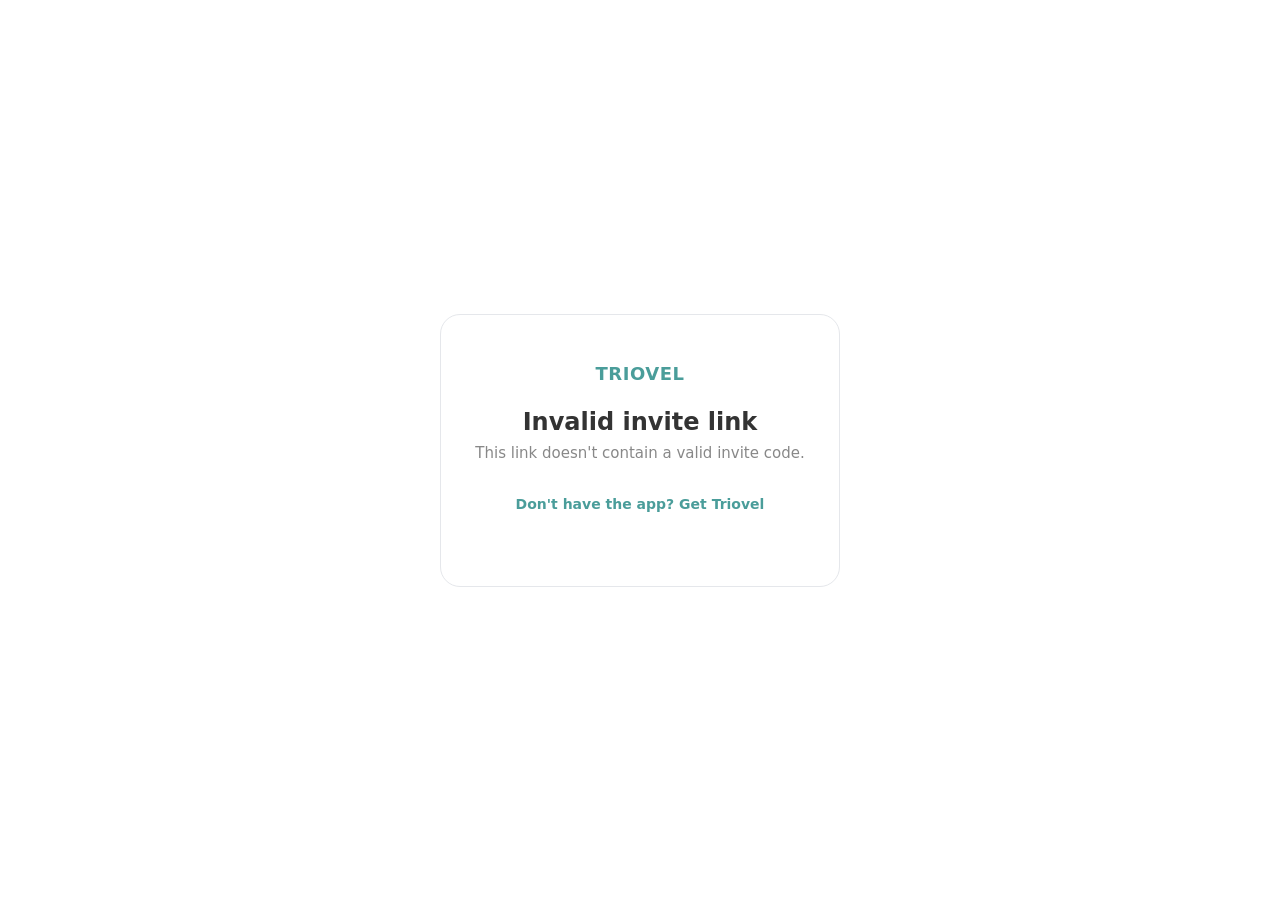
==== docs/join/index.html @ be17cb5b "[Invite] Complete invite link flow: generate, share, deep link, join End-to-end invite flow:  1. Gen" ====
<!DOCTYPE html>
<html lang="en">
<head>
    <meta charset="UTF-8">
    <meta name="viewport" content="width=device-width, initial-scale=1.0">
    <title>Join Trip — Triovel</title>
    <style>
        * { margin: 0; padding: 0; box-sizing: border-box; }
        body {
            font-family: -apple-system, BlinkMacSystemFont, "SF Pro Text", system-ui, sans-serif;
            background: #fff;
            color: #333;
            display: flex;
            justify-content: center;
            align-items: center;
            min-height: 100vh;
            padding: 24px;
            -webkit-font-smoothing: antialiased;
        }
        @media (prefers-color-scheme: dark) {
            body { background: #111; color: #ccc; }
            .card { background: #1c1c1e; border-color: #2c2c2e; }
            .code { background: #2c2c2e; color: #e0e0e0; }
        }
        .card {
            max-width: 400px;
            width: 100%;
            text-align: center;
            padding: 48px 32px;
            border: 1px solid #e5e7eb;
            border-radius: 20px;
        }
        .logo {
            font-size: 18px;
            font-weight: 700;
            color: #4a9d9a;
            letter-spacing: 0.5px;
            margin-bottom: 24px;
        }
        h1 {
            font-size: 24px;
            font-weight: 700;
            margin-bottom: 8px;
        }
        .subtitle {
            font-size: 15px;
            color: #888;
            margin-bottom: 24px;
        }
        .code {
            font-size: 20px;
            font-weight: 600;
            letter-spacing: 2px;
            background: #f5f5f5;
            padding: 12px 24px;
            border-radius: 10px;
            display: inline-block;
            margin-bottom: 28px;
        }
        .btn {
            display: block;
            width: 100%;
            padding: 14px;
            font-size: 16px;
            font-weight: 600;
            color: #fff;
            background: #4a9d9a;
            border: none;
            border-radius: 12px;
            cursor: pointer;
            text-decoration: none;
            margin-bottom: 12px;
        }
        .btn:hover { opacity: 0.9; }
        .btn-secondary {
            background: none;
            color: #4a9d9a;
            font-size: 14px;
            padding: 10px;
        }
        .status {
            font-size: 13px;
            color: #888;
            margin-top: 16px;
        }
    </style>
</head>
<body>
    <div class="card">
        <div class="logo">TRIOVEL</div>
        <h1 id="title">You're invited to a trip</h1>
        <p class="subtitle" id="subtitle">Open the Triovel app to join</p>
        <div class="code" id="invite-code">...</div>
        <a class="btn" id="open-app" href="#">Open in Triovel</a>
        <a class="btn btn-secondary" id="get-app" href="https://apps.apple.com/app/triovel/id000000000">Don't have the app? Get Triovel</a>
        <p class="status" id="status"></p>
    </div>

    <script>
    (function() {
        var params = new URLSearchParams(window.location.search);
        var code = params.get('code');

        if (!code) {
            document.getElementById('title').textContent = 'Invalid invite link';
            document.getElementById('subtitle').textContent = 'This link doesn\'t contain a valid invite code.';
            document.getElementById('invite-code').style.display = 'none';
            document.getElementById('open-app').style.display = 'none';
            return;
        }

        // Show the code
        document.getElementById('invite-code').textContent = code;

        // Build deep link
        var deepLink = 'triovel://trip/' + encodeURIComponent(code);
        var openBtn = document.getElementById('open-app');
        openBtn.href = deepLink;

        // Try to open the app automatically
        var status = document.getElementById('status');

        // On mobile, try the deep link immediately
        var userAgent = navigator.userAgent.toLowerCase();
        var isIOS = /iphone|ipad|ipod/.test(userAgent);
        var isAndroid = /android/.test(userAgent);

        if (isIOS || isAndroid) {
            // Try to open the app
            var start = Date.now();
            window.location.href = deepLink;

            // If we're still here after 1.5s, app isn't installed
            setTimeout(function() {
                if (Date.now() - start < 2000) {
                    status.textContent = 'If the app didn\'t open, tap the button above.';
                }
            }, 1500);
        }

        // Manual open button
        openBtn.addEventListener('click', function(e) {
            e.preventDefault();
            window.location.href = deepLink;

            setTimeout(function() {
                status.textContent = 'App not opening? Copy the code and enter it manually in the app.';
            }, 2000);
        });
    })();
    </script>
</body>
</html>
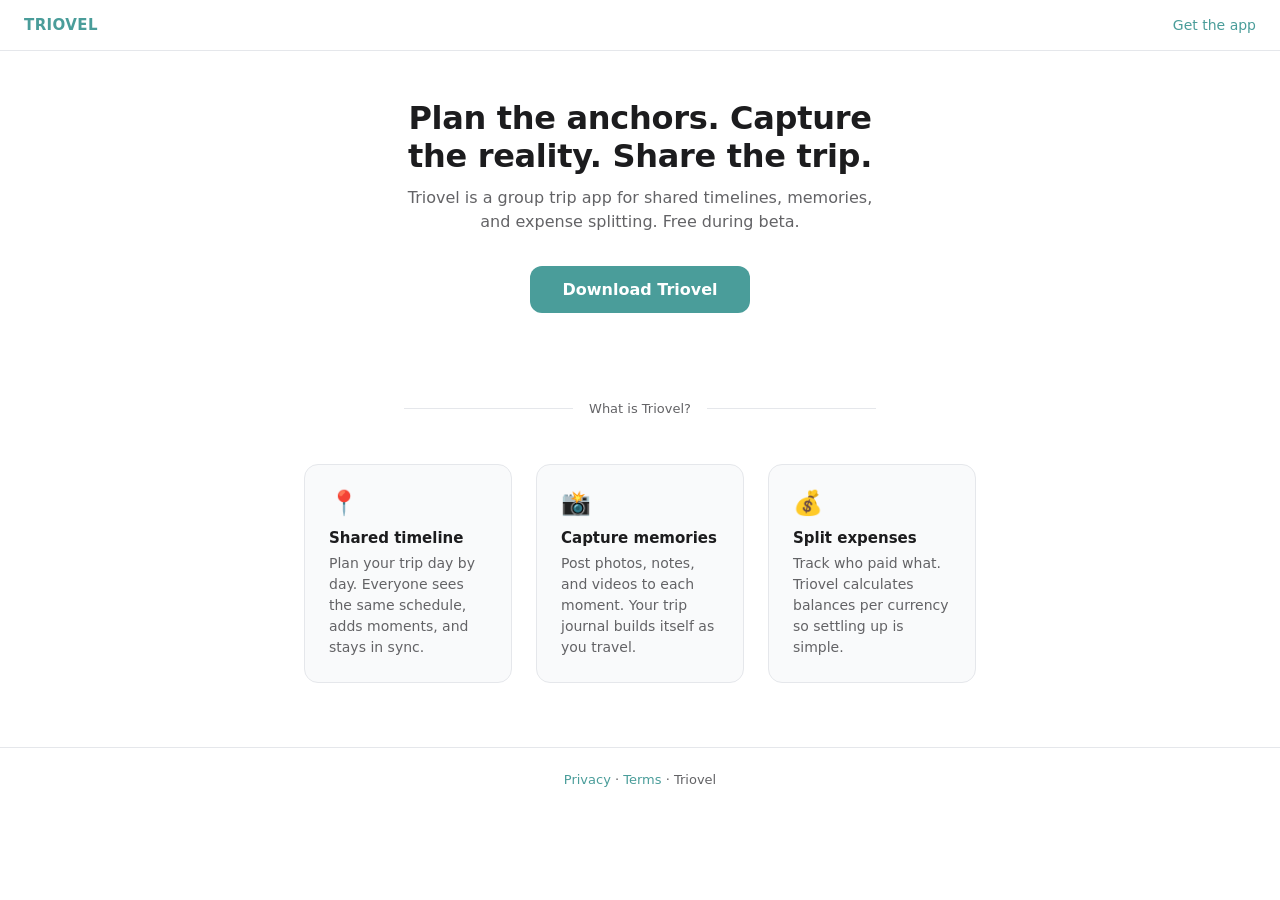
==== commit f796f794: "[Invite] Redesign join page as landing page + redirect The join page now serves dual purpose:  With " ====
--- a/docs/join/index.html
+++ b/docs/join/index.html
@@ -4,150 +4,255 @@
     <meta charset="UTF-8">
     <meta name="viewport" content="width=device-width, initial-scale=1.0">
     <title>Join Trip — Triovel</title>
+    <meta name="description" content="Triovel — Plan the anchors. Capture the reality. Share the trip.">
+    <meta property="og:title" content="You're invited to a trip on Triovel">
+    <meta property="og:description" content="Join your friends' trip timeline, share memories, and split expenses together.">
+    <meta property="og:type" content="website">
     <style>
+        :root {
+            --teal: #4a9d9a;
+            --teal-dark: #3a7d7a;
+            --bg: #ffffff;
+            --bg-alt: #f9fafb;
+            --text: #1c1c1e;
+            --text-secondary: #636366;
+            --border: #e5e7eb;
+        }
+        @media (prefers-color-scheme: dark) {
+            :root {
+                --bg: #0e0e0e;
+                --bg-alt: #1c1c1e;
+                --text: #f2f2f7;
+                --text-secondary: #aeaeb2;
+                --border: #2c2c2e;
+            }
+        }
         * { margin: 0; padding: 0; box-sizing: border-box; }
         body {
             font-family: -apple-system, BlinkMacSystemFont, "SF Pro Text", system-ui, sans-serif;
-            background: #fff;
-            color: #333;
+            background: var(--bg);
+            color: var(--text);
+            -webkit-font-smoothing: antialiased;
+        }
+
+        /* Nav */
+        nav {
+            padding: 16px 24px;
+            border-bottom: 1px solid var(--border);
             display: flex;
-            justify-content: center;
+            justify-content: space-between;
             align-items: center;
-            min-height: 100vh;
-            padding: 24px;
-            -webkit-font-smoothing: antialiased;
-        }
-        @media (prefers-color-scheme: dark) {
-            body { background: #111; color: #ccc; }
-            .card { background: #1c1c1e; border-color: #2c2c2e; }
-            .code { background: #2c2c2e; color: #e0e0e0; }
-        }
-        .card {
-            max-width: 400px;
-            width: 100%;
+        }
+        .nav-logo { font-size: 15px; font-weight: 700; color: var(--teal); letter-spacing: 0.4px; }
+        .nav-link { font-size: 14px; color: var(--teal); text-decoration: none; font-weight: 500; }
+
+        /* Hero — invite card */
+        .hero {
+            max-width: 520px;
+            margin: 48px auto 0;
+            padding: 0 24px;
             text-align: center;
-            padding: 48px 32px;
-            border: 1px solid #e5e7eb;
+        }
+        .invite-badge {
+            display: inline-block;
+            font-size: 13px;
+            font-weight: 600;
+            color: var(--teal);
+            background: rgba(74, 157, 154, 0.1);
+            padding: 6px 14px;
             border-radius: 20px;
-        }
-        .logo {
-            font-size: 18px;
+            margin-bottom: 20px;
+        }
+        .hero h1 {
+            font-size: 32px;
             font-weight: 700;
-            color: #4a9d9a;
-            letter-spacing: 0.5px;
-            margin-bottom: 24px;
-        }
-        h1 {
-            font-size: 24px;
-            font-weight: 700;
-            margin-bottom: 8px;
-        }
-        .subtitle {
-            font-size: 15px;
-            color: #888;
-            margin-bottom: 24px;
-        }
-        .code {
-            font-size: 20px;
-            font-weight: 600;
-            letter-spacing: 2px;
-            background: #f5f5f5;
-            padding: 12px 24px;
-            border-radius: 10px;
+            letter-spacing: -0.3px;
+            margin-bottom: 10px;
+            line-height: 1.2;
+        }
+        .hero .subtitle {
+            font-size: 16px;
+            color: var(--text-secondary);
+            margin-bottom: 32px;
+            line-height: 1.5;
+        }
+        .btn-primary {
             display: inline-block;
-            margin-bottom: 28px;
-        }
-        .btn {
-            display: block;
-            width: 100%;
-            padding: 14px;
+            padding: 14px 32px;
             font-size: 16px;
             font-weight: 600;
             color: #fff;
-            background: #4a9d9a;
+            background: var(--teal);
             border: none;
             border-radius: 12px;
             cursor: pointer;
             text-decoration: none;
+            transition: opacity 0.15s;
+        }
+        .btn-primary:hover { opacity: 0.9; }
+        .btn-secondary {
+            display: inline-block;
+            margin-top: 12px;
+            font-size: 14px;
+            color: var(--teal);
+            text-decoration: none;
+        }
+        .join-status {
+            font-size: 13px;
+            color: var(--text-secondary);
+            margin-top: 20px;
+            min-height: 20px;
+        }
+
+        /* Divider */
+        .divider {
+            max-width: 520px;
+            margin: 48px auto;
+            padding: 0 24px;
+            display: flex;
+            align-items: center;
+            gap: 16px;
+        }
+        .divider::before, .divider::after {
+            content: "";
+            flex: 1;
+            height: 1px;
+            background: var(--border);
+        }
+        .divider span {
+            font-size: 13px;
+            color: var(--text-secondary);
+            white-space: nowrap;
+        }
+
+        /* Features */
+        .features {
+            max-width: 720px;
+            margin: 0 auto;
+            padding: 0 24px 64px;
+            display: grid;
+            grid-template-columns: 1fr 1fr 1fr;
+            gap: 24px;
+        }
+        @media (max-width: 600px) {
+            .features { grid-template-columns: 1fr; gap: 16px; }
+        }
+        .feature {
+            padding: 24px;
+            background: var(--bg-alt);
+            border-radius: 14px;
+            border: 1px solid var(--border);
+        }
+        .feature-icon {
+            font-size: 24px;
             margin-bottom: 12px;
         }
-        .btn:hover { opacity: 0.9; }
-        .btn-secondary {
-            background: none;
-            color: #4a9d9a;
+        .feature h3 {
+            font-size: 15px;
+            font-weight: 600;
+            margin-bottom: 6px;
+        }
+        .feature p {
             font-size: 14px;
-            padding: 10px;
-        }
-        .status {
-            font-size: 13px;
-            color: #888;
-            margin-top: 16px;
-        }
+            color: var(--text-secondary);
+            line-height: 1.5;
+        }
+
+        /* Footer */
+        footer {
+            padding: 24px;
+            text-align: center;
+            font-size: 13px;
+            color: var(--text-secondary);
+            border-top: 1px solid var(--border);
+        }
+        footer a { color: var(--teal); text-decoration: none; }
+
+        /* No-code state */
+        .no-code .invite-badge { display: none; }
     </style>
 </head>
 <body>
-    <div class="card">
-        <div class="logo">TRIOVEL</div>
-        <h1 id="title">You're invited to a trip</h1>
-        <p class="subtitle" id="subtitle">Open the Triovel app to join</p>
-        <div class="code" id="invite-code">...</div>
-        <a class="btn" id="open-app" href="#">Open in Triovel</a>
-        <a class="btn btn-secondary" id="get-app" href="https://apps.apple.com/app/triovel/id000000000">Don't have the app? Get Triovel</a>
-        <p class="status" id="status"></p>
+
+<nav>
+    <span class="nav-logo">TRIOVEL</span>
+    <a class="nav-link" href="https://apps.apple.com/app/triovel/id000000000" id="store-link">Get the app</a>
+</nav>
+
+<div class="hero" id="hero">
+    <div class="invite-badge" id="badge">Trip invite</div>
+    <h1 id="title">You're invited to a trip</h1>
+    <p class="subtitle" id="subtitle">Open Triovel to join your friends' shared timeline, post memories, and split expenses together.</p>
+    <a class="btn-primary" id="open-btn" href="#">Open in Triovel</a>
+    <br>
+    <a class="btn-secondary" id="store-btn" href="https://apps.apple.com/app/triovel/id000000000">Don't have the app? Download Triovel</a>
+    <p class="join-status" id="status"></p>
+</div>
+
+<div class="divider"><span>What is Triovel?</span></div>
+
+<div class="features">
+    <div class="feature">
+        <div class="feature-icon">📍</div>
+        <h3>Shared timeline</h3>
+        <p>Plan your trip day by day. Everyone sees the same schedule, adds moments, and stays in sync.</p>
     </div>
-
-    <script>
-    (function() {
-        var params = new URLSearchParams(window.location.search);
-        var code = params.get('code');
-
-        if (!code) {
-            document.getElementById('title').textContent = 'Invalid invite link';
-            document.getElementById('subtitle').textContent = 'This link doesn\'t contain a valid invite code.';
-            document.getElementById('invite-code').style.display = 'none';
-            document.getElementById('open-app').style.display = 'none';
-            return;
-        }
-
-        // Show the code
-        document.getElementById('invite-code').textContent = code;
-
-        // Build deep link
-        var deepLink = 'triovel://trip/' + encodeURIComponent(code);
-        var openBtn = document.getElementById('open-app');
-        openBtn.href = deepLink;
-
-        // Try to open the app automatically
-        var status = document.getElementById('status');
-
-        // On mobile, try the deep link immediately
-        var userAgent = navigator.userAgent.toLowerCase();
-        var isIOS = /iphone|ipad|ipod/.test(userAgent);
-        var isAndroid = /android/.test(userAgent);
-
-        if (isIOS || isAndroid) {
-            // Try to open the app
-            var start = Date.now();
-            window.location.href = deepLink;
-
-            // If we're still here after 1.5s, app isn't installed
-            setTimeout(function() {
-                if (Date.now() - start < 2000) {
-                    status.textContent = 'If the app didn\'t open, tap the button above.';
-                }
-            }, 1500);
-        }
-
-        // Manual open button
-        openBtn.addEventListener('click', function(e) {
-            e.preventDefault();
-            window.location.href = deepLink;
-
-            setTimeout(function() {
-                status.textContent = 'App not opening? Copy the code and enter it manually in the app.';
-            }, 2000);
-        });
-    })();
-    </script>
+    <div class="feature">
+        <div class="feature-icon">📸</div>
+        <h3>Capture memories</h3>
+        <p>Post photos, notes, and videos to each moment. Your trip journal builds itself as you travel.</p>
+    </div>
+    <div class="feature">
+        <div class="feature-icon">💰</div>
+        <h3>Split expenses</h3>
+        <p>Track who paid what. Triovel calculates balances per currency so settling up is simple.</p>
+    </div>
+</div>
+
+<footer>
+    <a href="../privacy-policy.html">Privacy</a> · <a href="../terms-and-conditions.html">Terms</a> · Triovel
+</footer>
+
+<script>
+(function() {
+    var params = new URLSearchParams(window.location.search);
+    var code = params.get('code');
+    var openBtn = document.getElementById('open-btn');
+    var status = document.getElementById('status');
+    var hero = document.getElementById('hero');
+
+    if (!code) {
+        // No invite code — pure landing page
+        hero.classList.add('no-code');
+        document.getElementById('title').textContent = 'Plan the anchors. Capture the reality. Share the trip.';
+        document.getElementById('subtitle').textContent = 'Triovel is a group trip app for shared timelines, memories, and expense splitting. Free during beta.';
+        openBtn.textContent = 'Download Triovel';
+        openBtn.href = 'https://apps.apple.com/app/triovel/id000000000';
+        document.getElementById('store-btn').style.display = 'none';
+        return;
+    }
+
+    // Has invite code — join flow
+    var deepLink = 'triovel://trip/' + encodeURIComponent(code);
+    openBtn.href = deepLink;
+
+    // Try to open app automatically on mobile
+    var ua = navigator.userAgent.toLowerCase();
+    if (/iphone|ipad|ipod|android/.test(ua)) {
+        window.location.href = deepLink;
+        setTimeout(function() {
+            status.textContent = 'If the app didn\'t open, tap the button above.';
+        }, 1500);
+    }
+
+    openBtn.addEventListener('click', function(e) {
+        e.preventDefault();
+        window.location.href = deepLink;
+        setTimeout(function() {
+            status.textContent = 'App not opening? Download it first, then tap the link again.';
+        }, 2000);
+    });
+})();
+</script>
 </body>
 </html>
